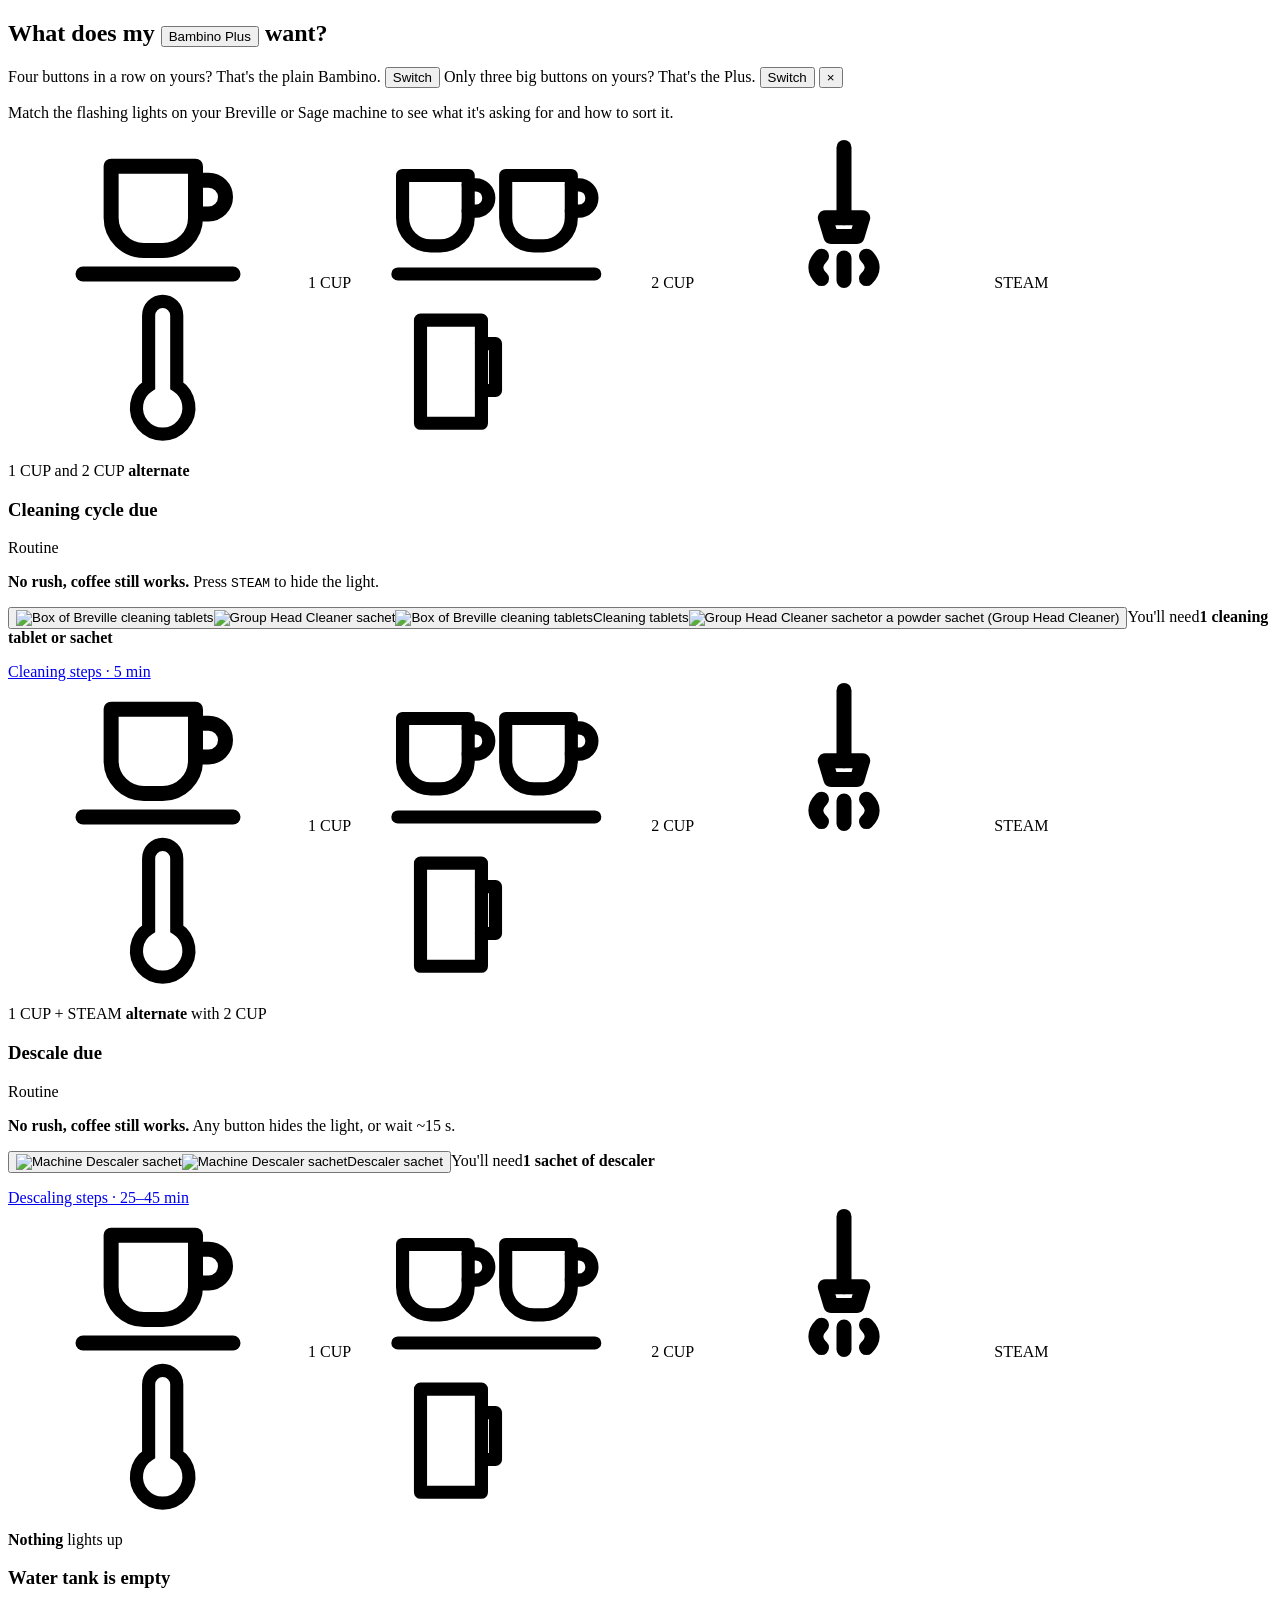
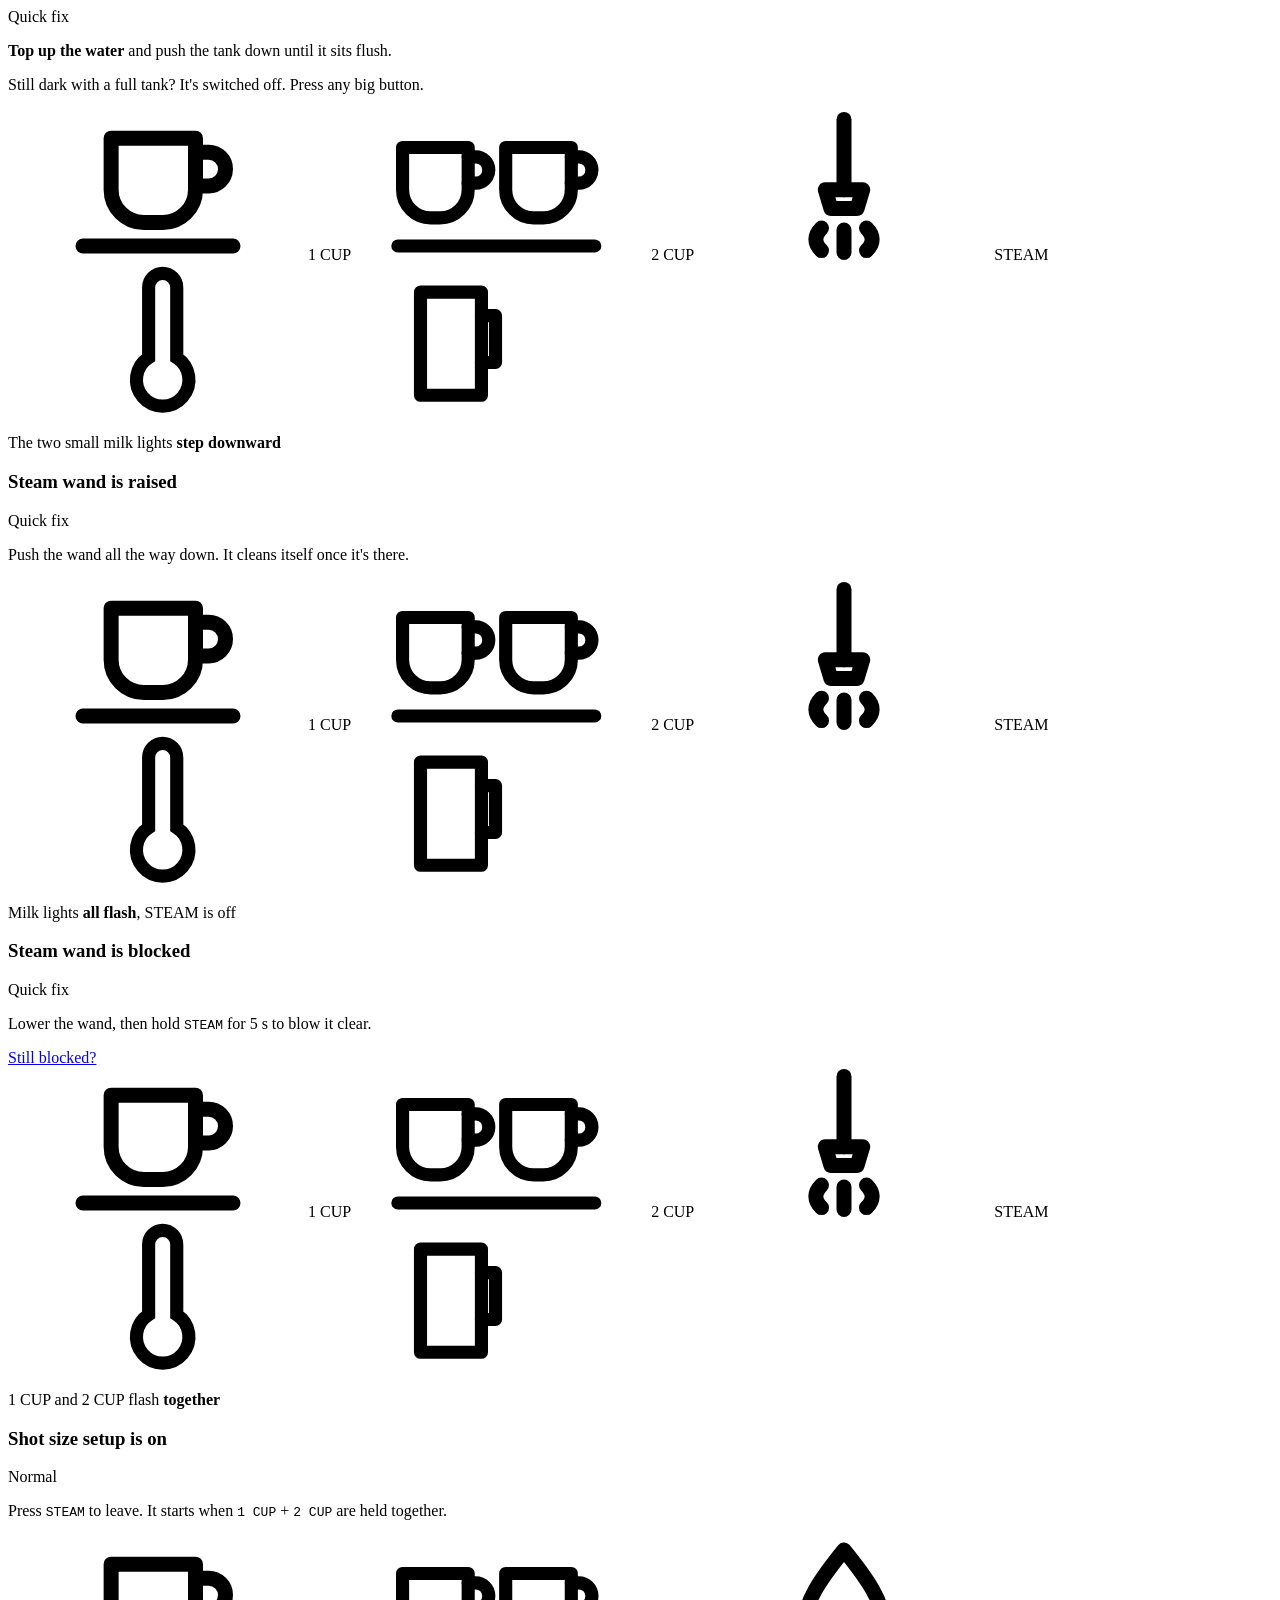
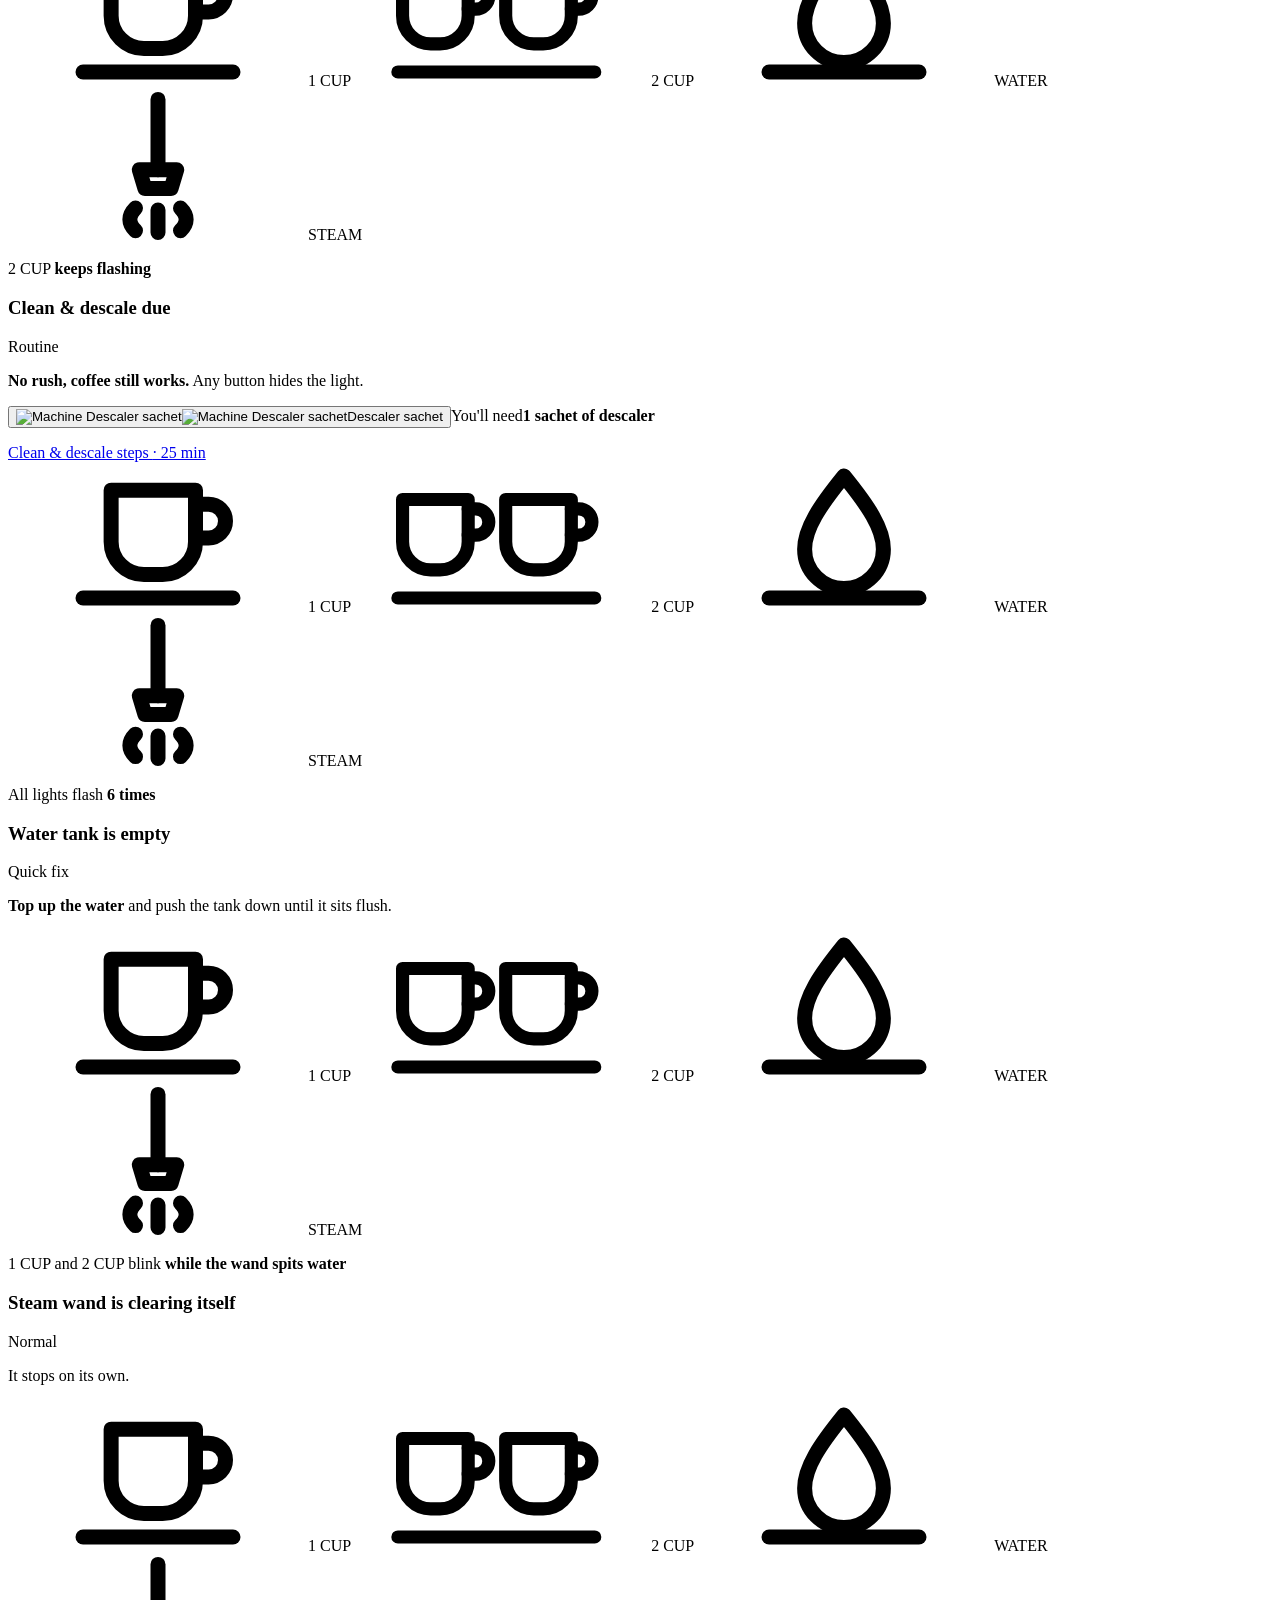
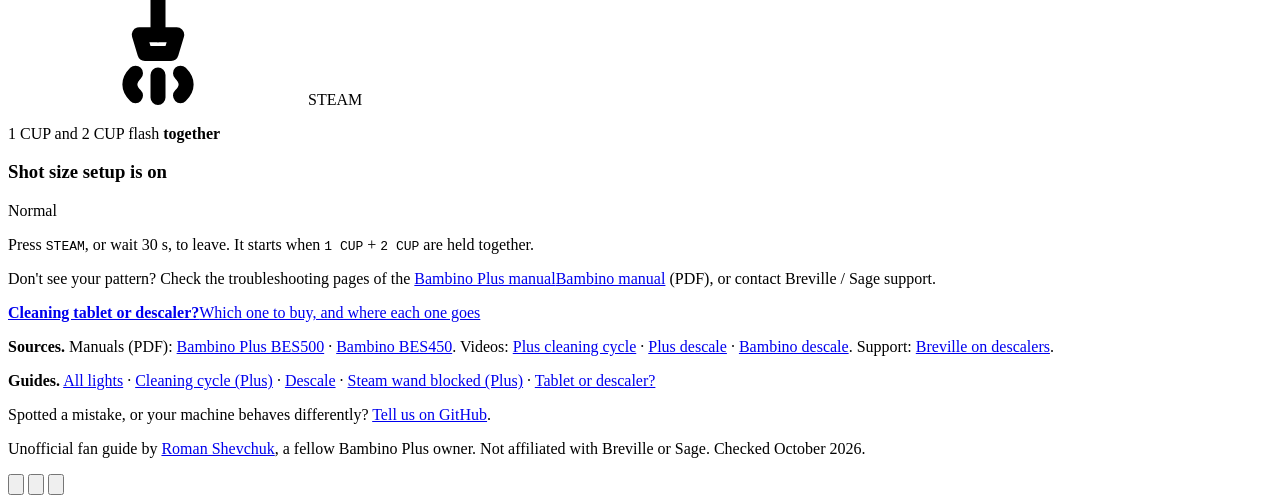
==== index.html @ 9693db47 "Search snippets: clean and descale pages open with the answer, home gets a one-line intro, button la" ====
<!doctype html>
<!-- Made from _index.html by tools/pages.py. Edit _index.html, then rerun. -->
<html lang="en">
<head>
<meta charset="utf-8">
<meta name="viewport" content="width=device-width,initial-scale=1,viewport-fit=cover">
<title>Bambino &amp; Bambino Plus flashing lights explained</title>
<meta name="description" content="Two buttons flashing or blinking on your Breville / Sage Bambino or Bambino Plus? Match the lights: cleaning, descale, empty water tank, blocked steam wand.">
<meta name="google-site-verification" content="-h72uJDq6njJgvBrLeFH-0oUnSeMEeEKRYChMcymmK0">
<link rel="canonical" href="https://romanshevchuk.github.io/what-my-bambino-wants/">
<meta property="og:title" content="What does my Bambino want?">
<meta property="og:description" content="Match the flashing lights, get the buttons to press and the tablet or powder to use.">
<meta property="og:type" content="website">
<meta property="og:site_name" content="What does my Bambino want?">
<meta property="og:url" content="https://romanshevchuk.github.io/what-my-bambino-wants/">
<meta property="og:image" content="https://romanshevchuk.github.io/what-my-bambino-wants/img/og.png">
<meta property="og:image:width" content="1200">
<meta property="og:image:height" content="630">
<meta property="og:image:alt" content="A Bambino Plus button panel with 1 CUP lit, next to the title What does my Bambino want?">
<meta name="twitter:card" content="summary_large_image">
<meta name="theme-color" content="#e1e5e9" media="(prefers-color-scheme: light)">
<meta name="theme-color" content="#0e1012" media="(prefers-color-scheme: dark)">
<link rel="icon" type="image/png" sizes="32x32" href="img/favicon-32.png">
<link rel="apple-touch-icon" href="img/apple-touch-icon.png">
<link rel="manifest" href="manifest.webmanifest">
<script>try{var t=localStorage.getItem('bp-theme');if(t==='light'||t==='dark')document.documentElement.dataset.theme=t}catch(e){}</script>
<link rel="preconnect" href="https://fonts.googleapis.com">
<link rel="preconnect" href="https://fonts.gstatic.com" crossorigin>
<link rel="stylesheet" href="https://fonts.googleapis.com/css2?family=Archivo:wdth,wght@75..100,600..800&family=Atkinson+Hyperlegible+Next:ital,wght@0,400..700;1,400&display=swap">
<link rel="stylesheet" href="css/styles.css">
<script data-goatcounter="https://rshevchuk.goatcounter.com/count" async src="https://gc.zgo.at/count.js"></script>
</head>
<body data-model="plus" class="unpicked">

<svg width="0" height="0" style="position:absolute" aria-hidden="true">
  <defs>
    <symbol id="i-1" viewBox="0 0 24 16"><g fill="none" stroke="currentColor" stroke-width="1.6" stroke-linecap="round" stroke-linejoin="round"><path d="M7 3h9v5.5a3.5 3.5 0 0 1-3.5 3.5h-2A3.5 3.5 0 0 1 7 8.5z"/><path d="M16 4.5h1.4a1.8 1.8 0 0 1 0 3.6H16"/><path d="M4 14.5h16"/></g></symbol>
    <symbol id="i-2" viewBox="0 0 24 16"><g fill="none" stroke="currentColor" stroke-width="1.4" stroke-linecap="round" stroke-linejoin="round"><path d="M1.5 4h7v4.5a3 3 0 0 1-3 3h-1a3 3 0 0 1-3-3z"/><path d="M8.5 5h.8a1.4 1.4 0 0 1 0 2.8h-.8"/><path d="M12.5 4h7v4.5a3 3 0 0 1-3 3h-1a3 3 0 0 1-3-3z"/><path d="M19.5 5h.8a1.4 1.4 0 0 1 0 2.8h-.8"/><path d="M1 14.5h21"/></g></symbol>
    <symbol id="i-s" viewBox="0 0 24 16"><g fill="none" stroke="currentColor" stroke-width="1.6" stroke-linecap="round" stroke-linejoin="round"><path d="M12 1v7.5"/><path d="M10 8.5h4l-.6 2h-2.8z"/><path d="M9.6 12.6c-.8.8-.8 1.6 0 2.4M12 12.8v2.4M14.4 12.6c.8.8.8 1.6 0 2.4"/></g></symbol>
    <symbol id="i-w" viewBox="0 0 24 16"><g fill="none" stroke="currentColor" stroke-width="1.6" stroke-linecap="round" stroke-linejoin="round"><path d="M12 1.5c2.6 3.2 4.2 5.6 4.2 7.8a4.2 4.2 0 0 1-8.4 0c0-2.2 1.6-4.6 4.2-7.8z"/><path d="M4 14.5h16"/></g></symbol>
    <symbol id="i-t" viewBox="0 0 12 16"><g fill="none" stroke="currentColor" stroke-width="1.4" stroke-linecap="round"><path d="M5 2.5a1.5 1.5 0 0 1 3 0V10a2.8 2.8 0 1 1-3 0z"/></g></symbol>
    <symbol id="i-j" viewBox="0 0 12 16"><g fill="none" stroke="currentColor" stroke-width="1.4" stroke-linecap="round" stroke-linejoin="round"><path d="M2 3h6.5v11H2z"/><path d="M8.5 5.5h1.5v5H8.5"/></g></symbol>
    <symbol id="g-bowl" viewBox="0 0 24 24"><g fill="none" stroke="currentColor" stroke-width="1.8" stroke-linecap="round" stroke-linejoin="round"><path d="M5 6h14l-1.4 12.2A2 2 0 0 1 15.6 20H8.4a2 2 0 0 1-2-1.8z"/><path d="M6 11h12"/></g></symbol>
    <symbol id="g-towel" viewBox="0 0 24 24"><g fill="none" stroke="currentColor" stroke-width="1.8" stroke-linecap="round" stroke-linejoin="round"><path d="M6 4h12v14H6z"/><path d="M6 18v2h12v-2"/><path d="M6 13h12M6 15.5h12"/></g></symbol>
    <symbol id="g-cool" viewBox="0 0 24 24"><g fill="none" stroke="currentColor" stroke-width="1.8" stroke-linecap="round"><path d="M12 3v18M4.2 7.5l15.6 9M4.2 16.5l15.6-9"/><path d="M9.5 4.5L12 6l2.5-1.5M9.5 19.5L12 18l2.5 1.5"/></g></symbol>
  </defs>
</svg>

<main id="main">

<!-- ================= HOME ================= -->
<section class="view" id="home">

  <div class="mm">
    <h1>What does my <button type="button" class="mm-btn" aria-expanded="false" aria-controls="mm-menu" aria-label="Change machine, currently Bambino Plus"><span class="cur-model">Bambino Plus</span></button> want?</h1>
    <div class="mm-menu" id="mm-menu" role="group" aria-label="My machine" hidden>
      <button type="button" class="mm-opt" data-set-model="bambino"><span class="bp" data-m="bambino" aria-hidden="true"></span><b>Bambino</b><span>4 buttons in a row · BES450 / SES450</span></button>
      <button type="button" class="mm-opt" data-set-model="plus"><span class="bp" data-m="plus" aria-hidden="true"></span><b>Bambino Plus</b><span>3 buttons + 2 milk lights · BES500 / SES500</span></button>
      <p class="mm-note">Breville (US, Canada) and Sage (UK, Europe, Australia) are the same machines.</p>
    </div>
    <p class="mm-hint">
      <span data-only="plus">Four buttons in a row on yours? That's the plain Bambino. <button type="button" data-set-model="bambino">Switch</button></span>
      <span data-only="bambino">Only three big buttons on yours? That's the Plus. <button type="button" data-set-model="plus">Switch</button></span>
      <button type="button" class="mm-ok" aria-label="Hide this note">×</button>
    </p>
  </div>
  <p class="sum">Match the flashing lights on your Breville or Sage machine to see what it's asking for and how to sort it.</p>

  <!-- Plus lights -->
  <div class="lights" data-only="plus">
    <article class="lc" data-urg="soon">
      <div class="lc-pic"><div class="bp" data-m="plus" data-state="1:fa,2:fb" role="img" aria-label="1 CUP and 2 CUP flash in turn"></div><p class="seen">1 CUP and 2 CUP <b>alternate</b></p></div>
      <div class="lc-body">
        <h3>Cleaning cycle due</h3>
        <p class="last" data-last="clean" hidden></p>
        <p class="keep"><b>No rush, coffee still works.</b> Press <kbd>STEAM</kbd> to <span class="tq" tabindex="0" data-tip="Owners' tip, not in Breville's manual. The light comes back next time you switch on.">hide the light</span>.</p>
        <p class="need-line"><button type="button" class="thumb zoom" aria-label="Show the cleaning tablet and sachet"><img src="img/cleaning-tablets-breville.jpg" alt="Box of Breville cleaning tablets" data-cap="Cleaning tablets" loading="lazy"><img class="strip" src="img/group-head-cleaner-breville.jpg" data-sage="img/group-head-cleaner-sage.webp" alt="Group Head Cleaner sachet" data-cap="or a powder sachet (Group Head Cleaner)" loading="lazy"></button><span class="nl"><span>You'll need</span><b>1 cleaning tablet or sachet</b></span></p>
        <a class="go" href="#clean">Cleaning steps <span class="dur">· 5 min</span></a>
      </div>
    </article>
    <article class="lc" data-urg="soon">
      <div class="lc-pic"><div class="bp" data-m="plus" data-state="1:fa,2:fb,s:fa" role="img" aria-label="1 CUP and STEAM flash together, alternating with 2 CUP"></div><p class="seen">1 CUP + STEAM <b>alternate</b> with 2 CUP</p></div>
      <div class="lc-body">
        <h3>Descale due</h3>
        <p class="last" data-last="descale-plus" hidden></p>
        <p class="keep"><b>No rush, coffee still works.</b> Any button hides the light, or wait ~15&nbsp;s.</p>
        <p class="need-line"><button type="button" class="thumb zoom" aria-label="Show the descaler sachet"><img src="img/descaler-breville.jpg" data-sage="img/descaler-sage.webp" alt="Machine Descaler sachet" data-cap="Descaler sachet" loading="lazy"></button><span class="nl"><span>You'll need</span><b>1 sachet of descaler</b></span></p>
        <a class="go" href="#descale">Descaling steps <span class="dur">· 25–45 min</span></a>
      </div>
    </article>
    <article class="lc" data-urg="now">
      <div class="lc-pic"><div class="bp" data-m="plus" role="img" aria-label="No buttons lit"></div><p class="seen"><b>Nothing</b> lights up</p></div>
      <div class="lc-body">
        <h3>Water tank is empty</h3>
        <p><b>Top up the water</b> and push the tank down until it sits flush.</p>
        <p class="aside">Still dark with a full tank? It's switched off. Press any big button.</p>
      </div>
    </article>
    <article class="lc" data-urg="now">
      <div class="lc-pic"><div class="bp" data-m="plus" data-state="1:on,2:on,s:on,t:fa,f:fb" role="img" aria-label="Milk temperature and foam lights step downward"></div><p class="seen">The two small milk lights <b>step downward</b></p></div>
      <div class="lc-body">
        <h3>Steam wand is raised</h3>
        <p>Push the wand all the way down. It cleans itself once it's there.</p>
      </div>
    </article>
    <article class="lc" data-urg="now">
      <div class="lc-pic"><div class="bp" data-m="plus" data-state="1:on,2:on,t:ff,f:ff" role="img" aria-label="Milk lights all flash, STEAM is off"></div><p class="seen">Milk lights <b>all flash</b>, STEAM is off</p></div>
      <div class="lc-body">
        <h3>Steam wand is blocked</h3>
        <p>Lower the wand, then hold <kbd>STEAM</kbd> for 5 s to blow it clear.</p>
        <a class="go alt" href="#steam">Still blocked?</a>
      </div>
    </article>
    <article class="lc" data-urg="fine">
      <div class="lc-pic"><div class="bp" data-m="plus" data-state="1:fa,2:fa" role="img" aria-label="1 CUP and 2 CUP flash together"></div><p class="seen">1 CUP and 2 CUP flash <b>together</b></p></div>
      <div class="lc-body">
        <h3>Shot size setup is on</h3>
        <p>Press <kbd>STEAM</kbd> to <span class="tq" tabindex="0" data-tip="From the plain Bambino manual; the Plus manual doesn't say. If it stays on, switch the machine off and on: nothing is saved until you pull a shot.">leave</span>. It starts when <kbd>1 CUP</kbd> + <kbd>2 CUP</kbd> are held together.</p>
      </div>
    </article>
  </div>

  <!-- Bambino lights -->
  <div class="lights" data-only="bambino">
    <article class="lc" data-urg="soon">
      <div class="lc-pic"><div class="bp" data-m="bambino" data-state="2:fa" role="img" aria-label="2 CUP flashes continuously"></div><p class="seen">2 CUP <b>keeps flashing</b></p></div>
      <div class="lc-body">
        <h3>Clean &amp; descale due</h3>
        <p class="last" data-last="descale-bambino" hidden></p>
        <p class="keep"><b>No rush, coffee still works.</b> Any button hides the light.</p>
        <p class="need-line"><button type="button" class="thumb zoom" aria-label="Show the descaler sachet"><img src="img/descaler-breville.jpg" data-sage="img/descaler-sage.webp" alt="Machine Descaler sachet" data-cap="Descaler sachet" loading="lazy"></button><span class="nl"><span>You'll need</span><b>1 sachet of descaler</b></span></p>
        <a class="go" href="#descale">Clean &amp; descale steps <span class="dur">· 25 min</span></a>
      </div>
    </article>
    <article class="lc" data-urg="now">
      <div class="lc-pic"><div class="bp" data-m="bambino" data-state="1:ff,2:ff,w:ff,s:ff" role="img" aria-label="All lights flash quickly"></div><p class="seen">All lights flash <b>6 times</b></p></div>
      <div class="lc-body">
        <h3>Water tank is empty</h3>
        <p><b>Top up the water</b> and push the tank down until it sits flush.</p>
      </div>
    </article>
    <article class="lc" data-urg="fine">
      <div class="lc-pic"><div class="bp" data-m="bambino" data-state="1:fa,2:fa" role="img" aria-label="1 CUP and 2 CUP blink together"></div><p class="seen">1 CUP and 2 CUP blink <b>while the wand spits water</b></p></div>
      <div class="lc-body">
        <h3>Steam wand is clearing itself</h3>
        <p>It stops on its own.</p>
      </div>
    </article>
    <article class="lc" data-urg="fine">
      <div class="lc-pic"><div class="bp" data-m="bambino" data-state="1:fa,2:fa" role="img" aria-label="1 CUP and 2 CUP flash after holding both"></div><p class="seen">1 CUP and 2 CUP flash <b>together</b></p></div>
      <div class="lc-body">
        <h3>Shot size setup is on</h3>
        <p>Press <kbd>STEAM</kbd>, or wait 30 s, to leave. It starts when <kbd>1 CUP</kbd> + <kbd>2 CUP</kbd> are held together.</p>
      </div>
    </article>
  </div>

  <p class="hint">Don't see your pattern? Check the troubleshooting pages of the <a data-only="plus" href="https://assets.breville.com/BES500/BES500_USCM_IB_X25_LR.pdf">Bambino Plus manual</a><a data-only="bambino" href="https://assets.breville.com/BES450/BES450_USCM_IB_M26_LR.pdf">Bambino manual</a> (PDF), or contact Breville / Sage support.</p>
  <a class="supplies-link" href="#supplies"><b>Cleaning tablet or descaler?</b><span>Which one to buy, and where each one goes</span></a>

</section>

<!-- ================= CLEANING CYCLE (Plus) ================= -->
<!-- ================= STEAM WAND BLOCKED (Plus) ================= -->
</main>

<footer class="foot">
  <p><b>Sources.</b> Manuals (PDF): <a href="https://assets.breville.com/BES500/BES500_USCM_IB_X25_LR.pdf">Bambino Plus BES500</a> · <a href="https://assets.breville.com/BES450/BES450_USCM_IB_M26_LR.pdf">Bambino BES450</a>. Videos: <a href="https://www.sageappliances.com/inspiration/en-gb/tutorials/the-bambino-plus/cleaning-guides/how-to-perform-a-cleaning-cycle">Plus cleaning cycle</a> · <a href="https://www.sageappliances.com/inspiration/en-gb/tutorials/the-bambino-plus/cleaning-guides/how-to-perform-a-descale">Plus descale</a> · <a href="https://www.breville.com/en-us/my-products/producthub/bes450/cleaning-guides/how-to-perform-a-descale">Bambino descale</a>. Support: <a href="https://www.breville.com/en-us/support/article/ka0QU000002WDFVYA4">Breville on descalers</a>.</p>
  <p><b>Guides.</b> <a href="./">All lights</a> · <a href="clean/">Cleaning cycle (Plus)</a> · <a href="descale/">Descale</a> · <a href="steam/">Steam wand blocked (Plus)</a> · <a href="supplies/">Tablet or descaler?</a></p>
  <p>Spotted a mistake, or your machine behaves differently? <a href="https://github.com/romanshevchuk/what-my-bambino-wants/issues">Tell us on GitHub</a>.</p>
  <div class="foot-end"><p>Unofficial fan guide by <a href="https://github.com/romanshevchuk">Roman Shevchuk</a>, a fellow Bambino Plus owner. Not affiliated with Breville or Sage. Checked October 2026.</p>
    <div class="theme" role="group" aria-label="Colours">
      <button type="button" data-theme-set="system" aria-label="Match my device" title="Match my device"><svg viewBox="0 0 24 24"><circle cx="12" cy="12" r="8"/><path d="M12 4a8 8 0 0 1 0 16z" fill="currentColor" stroke="none"/></svg></button>
      <button type="button" data-theme-set="light" aria-label="Light" title="Light"><svg viewBox="0 0 24 24"><circle cx="12" cy="12" r="4"/><path d="M12 2.5v2.2M12 19.3v2.2M2.5 12h2.2M19.3 12h2.2M5.3 5.3l1.6 1.6M17.1 17.1l1.6 1.6M5.3 18.7l1.6-1.6M17.1 6.9l1.6-1.6"/></svg></button>
      <button type="button" data-theme-set="dark" aria-label="Dark" title="Dark"><svg viewBox="0 0 24 24"><path d="M19.5 14.5A8 8 0 0 1 9.5 4.5a8 8 0 1 0 10 10z"/></svg></button>
    </div>
  </div>
</footer>

<script src="js/app.js"></script>
</body>
</html>
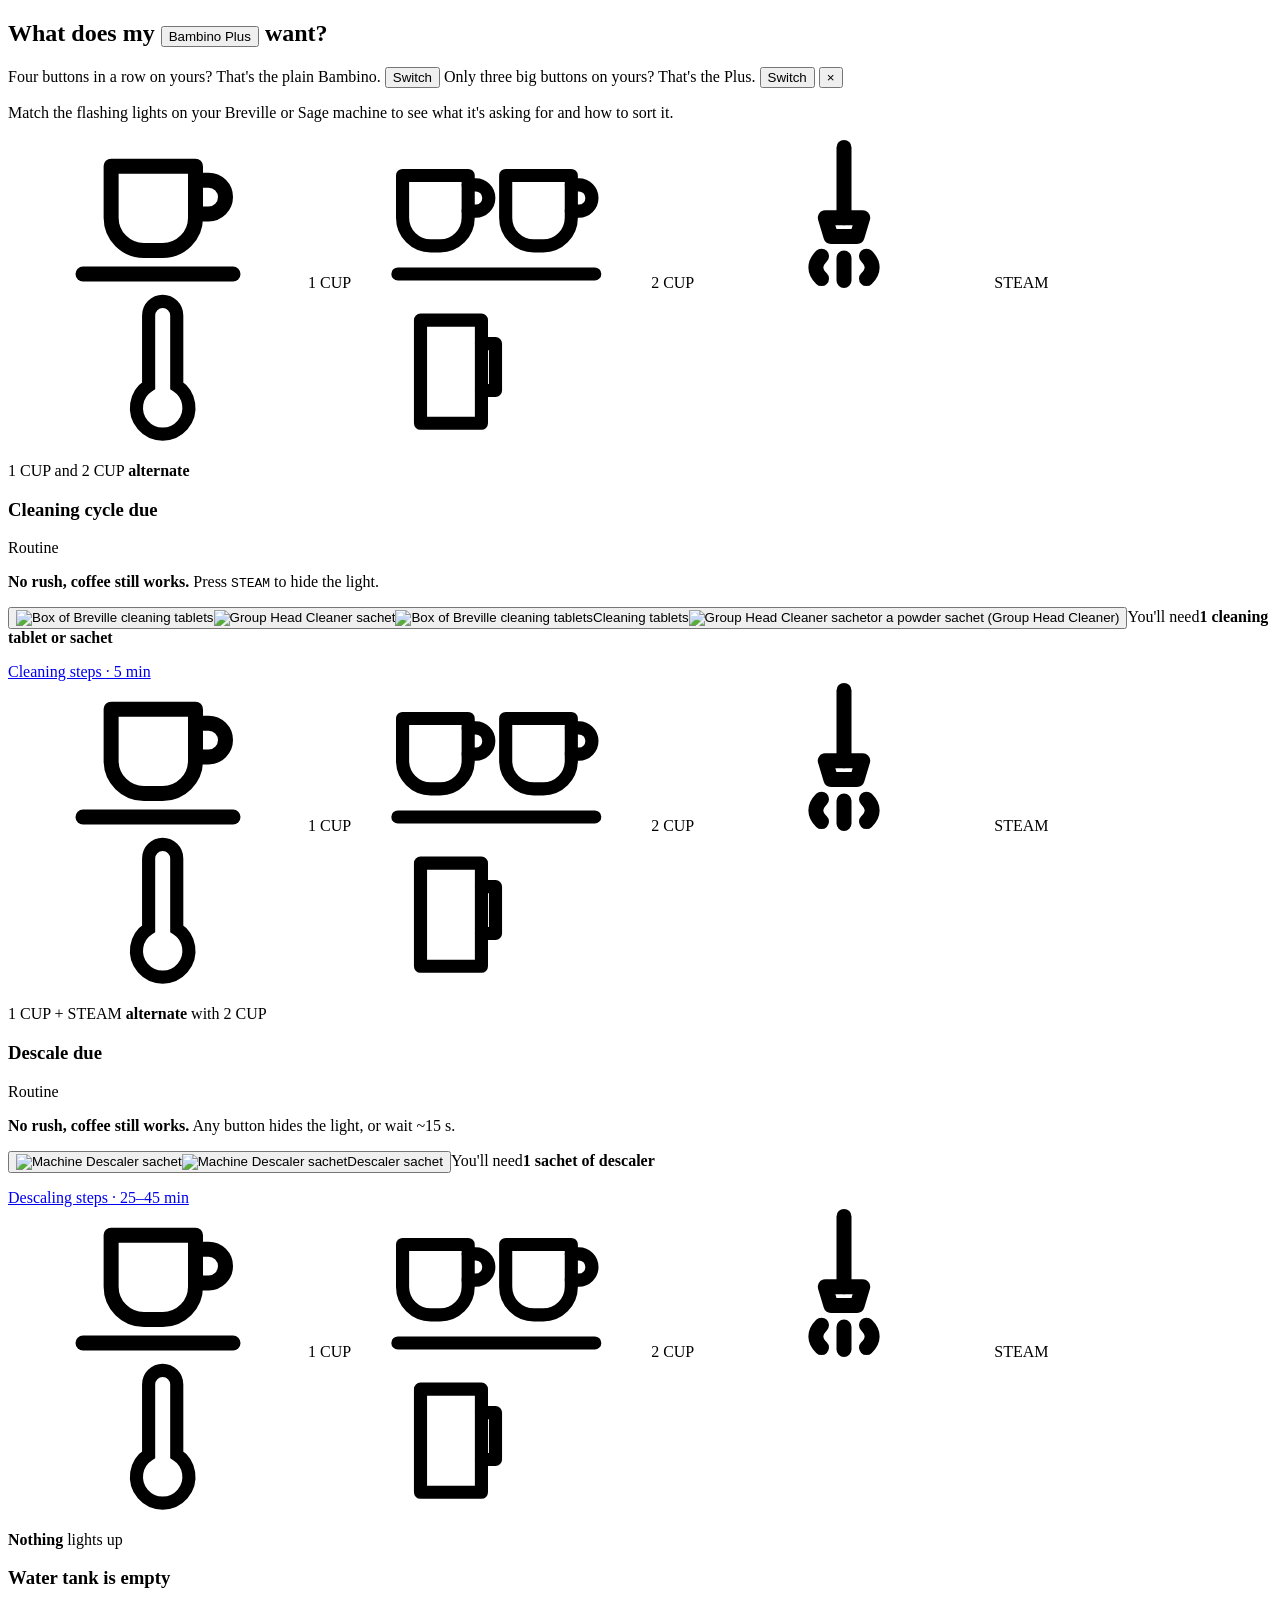
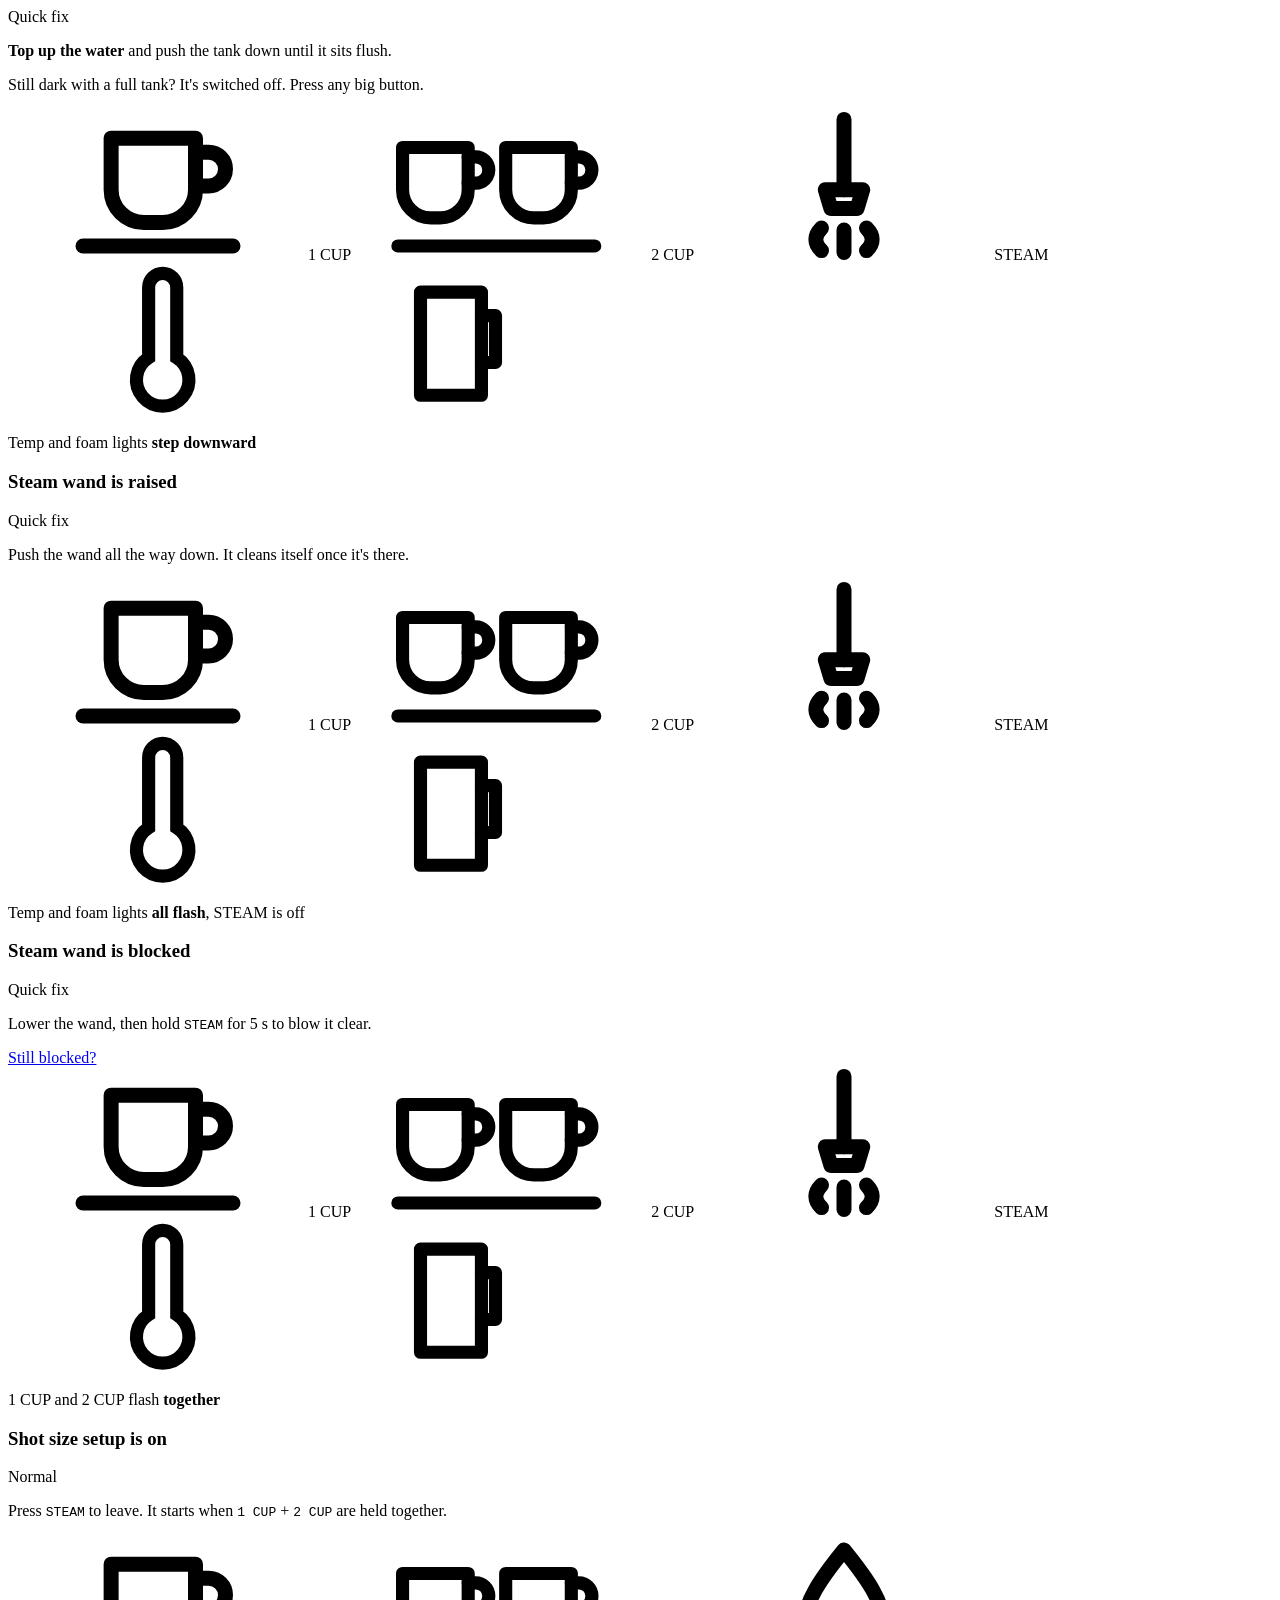
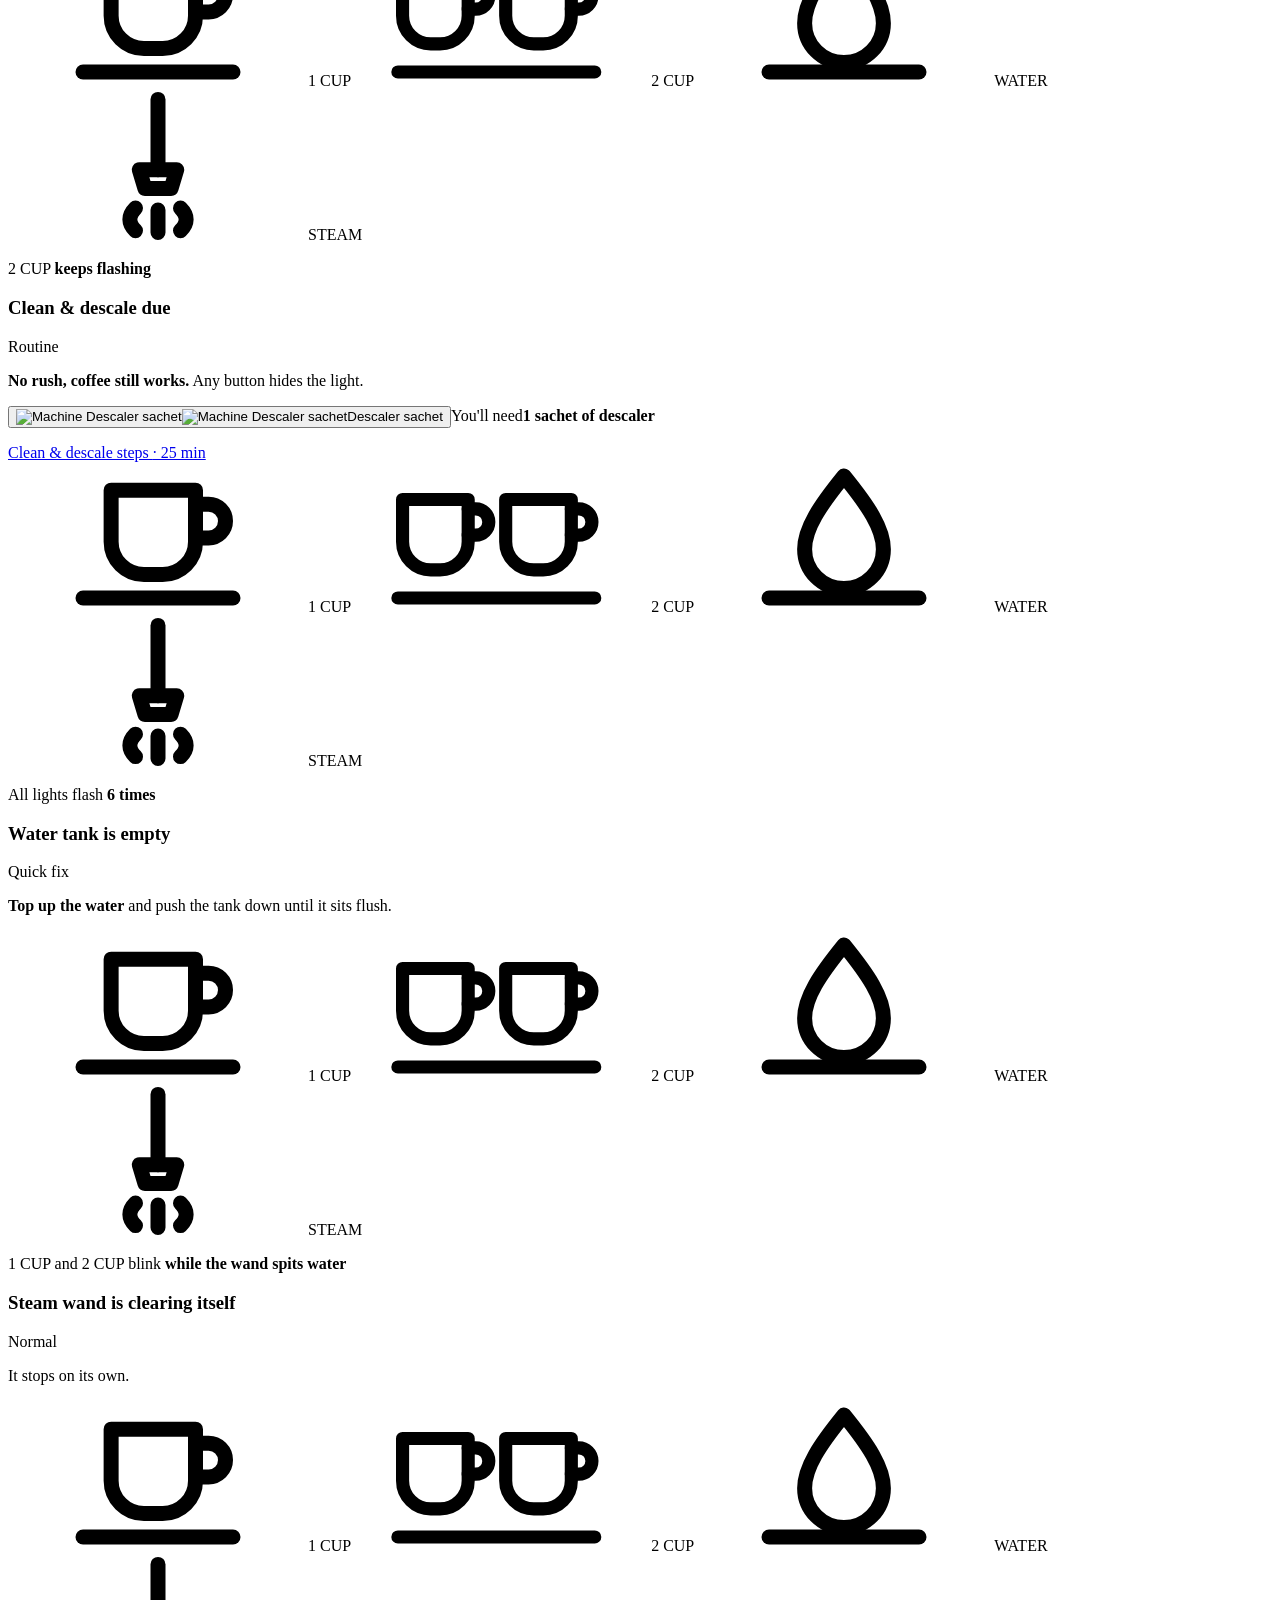
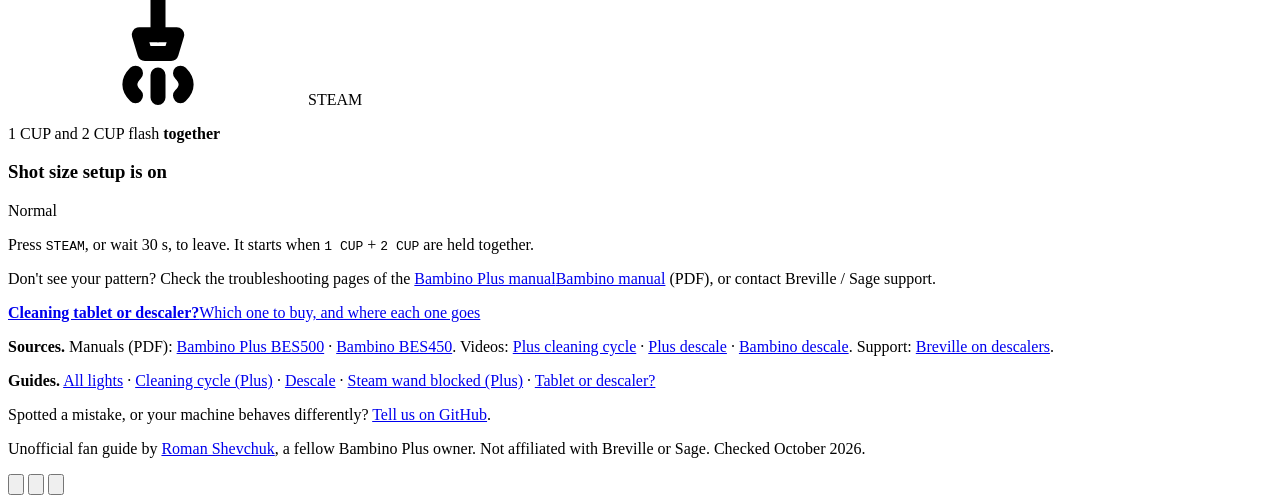
==== commit 06036229: "Temp and foam wording for the milk lights (the manual's labels, and what people search)" ====
--- a/index.html
+++ b/index.html
@@ -97,14 +97,14 @@
       </div>
     </article>
     <article class="lc" data-urg="now">
-      <div class="lc-pic"><div class="bp" data-m="plus" data-state="1:on,2:on,s:on,t:fa,f:fb" role="img" aria-label="Milk temperature and foam lights step downward"></div><p class="seen">The two small milk lights <b>step downward</b></p></div>
+      <div class="lc-pic"><div class="bp" data-m="plus" data-state="1:on,2:on,s:on,t:fa,f:fb" role="img" aria-label="Milk temperature and foam lights step downward"></div><p class="seen">Temp and foam lights <b>step downward</b></p></div>
       <div class="lc-body">
         <h3>Steam wand is raised</h3>
         <p>Push the wand all the way down. It cleans itself once it's there.</p>
       </div>
     </article>
     <article class="lc" data-urg="now">
-      <div class="lc-pic"><div class="bp" data-m="plus" data-state="1:on,2:on,t:ff,f:ff" role="img" aria-label="Milk lights all flash, STEAM is off"></div><p class="seen">Milk lights <b>all flash</b>, STEAM is off</p></div>
+      <div class="lc-pic"><div class="bp" data-m="plus" data-state="1:on,2:on,t:ff,f:ff" role="img" aria-label="Milk temperature and foam lights all flash, STEAM is off"></div><p class="seen">Temp and foam lights <b>all flash</b>, STEAM is off</p></div>
       <div class="lc-body">
         <h3>Steam wand is blocked</h3>
         <p>Lower the wand, then hold <kbd>STEAM</kbd> for 5 s to blow it clear.</p>
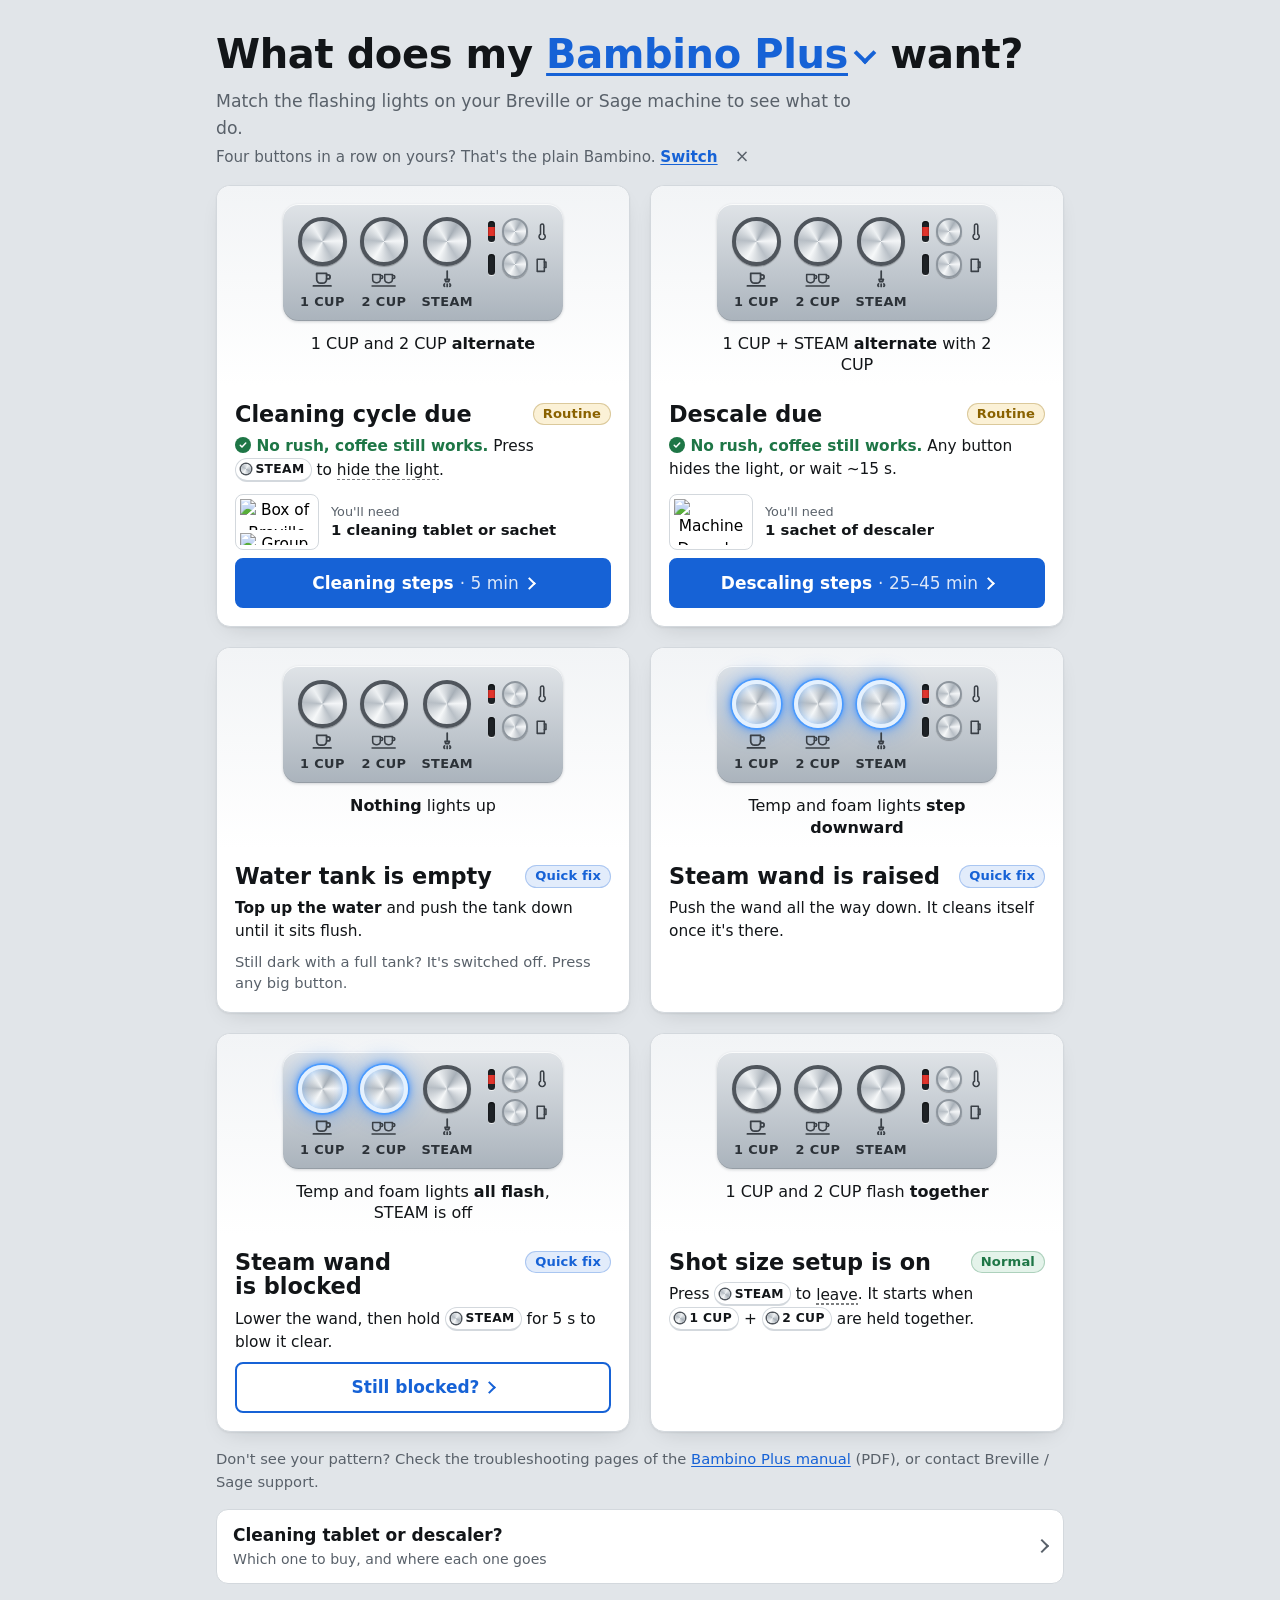
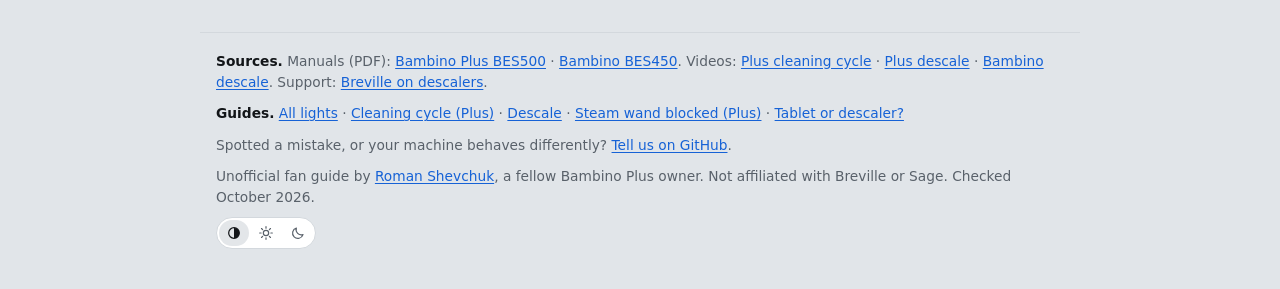
==== commit 833cd252: "Shorter home intro on one line, model hint moved under it" ====
--- a/index.html
+++ b/index.html
@@ -58,13 +58,13 @@
       <button type="button" class="mm-opt" data-set-model="plus"><span class="bp" data-m="plus" aria-hidden="true"></span><b>Bambino Plus</b><span>3 buttons + 2 milk lights · BES500 / SES500</span></button>
       <p class="mm-note">Breville (US, Canada) and Sage (UK, Europe, Australia) are the same machines.</p>
     </div>
-    <p class="mm-hint">
-      <span data-only="plus">Four buttons in a row on yours? That's the plain Bambino. <button type="button" data-set-model="bambino">Switch</button></span>
-      <span data-only="bambino">Only three big buttons on yours? That's the Plus. <button type="button" data-set-model="plus">Switch</button></span>
-      <button type="button" class="mm-ok" aria-label="Hide this note">×</button>
-    </p>
   </div>
-  <p class="sum">Match the flashing lights on your Breville or Sage machine to see what it's asking for and how to sort it.</p>
+  <p class="sum">Match the flashing lights on your Breville or Sage machine to see what to do.</p>
+  <p class="mm-hint">
+    <span data-only="plus">Four buttons in a row on yours? That's the plain Bambino. <button type="button" data-set-model="bambino">Switch</button></span>
+    <span data-only="bambino">Only three big buttons on yours? That's the Plus. <button type="button" data-set-model="plus">Switch</button></span>
+    <button type="button" class="mm-ok" aria-label="Hide this note">×</button>
+  </p>
 
   <!-- Plus lights -->
   <div class="lights" data-only="plus">
--- a/css/styles.css
+++ b/css/styles.css
@@ -0,0 +1,385 @@
+/* Single purpose: match the flashing lights on home, each fix is its own hash view (#clean, #descale, #steam, #supplies). */
+:root{
+  color-scheme:light;
+  --bg:#e1e5e9;
+  --surface:#ffffff;
+  --sunk:#e3e6e9;
+  --fg:#121518;
+  --muted:#59616a;
+  --line:#d3d8dd;
+  --accent:#1662d6;
+  --accent-soft:#e2ecfb;
+  --stop:#c22e20;
+  --stop-soft:#fbe6e3;
+  --soon:#8a6200;
+  --soon-soft:#fbf1d6;
+  --ok:#1e7646;
+  --ok-soft:#e4f3ea;
+  --pic:linear-gradient(180deg,#f2f4f6 0%,var(--surface) 100%);
+  --pic-fg:#121518;
+  --steel-hi:#dfe3e7;
+  --steel-lo:#aab3bc;
+  --bezel:#4f555c;
+  --icon:#3a4047;
+  --glow:#e4f1ff;
+  --unlit:0 1px 1px rgba(0,0,0,.28);
+  --font-body:"Atkinson Hyperlegible Next","Atkinson Hyperlegible",system-ui,-apple-system,"Segoe UI",sans-serif;
+  --font-head:"Archivo","Arial Narrow",system-ui,sans-serif;
+}
+@media (prefers-color-scheme: dark){
+  :root:not([data-theme="light"]){
+    color-scheme:dark;
+    --bg:#0e1012;--surface:#181b1f;--sunk:#22262b;--fg:#eceff2;--muted:#9ba4ad;--line:#2d3237;
+    --accent:#6ea8ff;--accent-soft:#14223a;--stop:#ff8b7c;--stop-soft:#3a1a16;--soon:#f0c35a;--soon-soft:#2c2410;--ok:#62c992;--ok-soft:#14281d;--pic:linear-gradient(180deg,#2a2f35 0%,#20242a 55%,var(--surface) 100%);--pic-fg:#eceff2;
+  }
+}
+:root[data-theme="dark"]{
+  color-scheme:dark;
+  --bg:#0e1012;--surface:#181b1f;--sunk:#22262b;--fg:#eceff2;--muted:#9ba4ad;--line:#2d3237;
+  --accent:#6ea8ff;--accent-soft:#14223a;--stop:#ff8b7c;--stop-soft:#3a1a16;--soon:#f0c35a;--soon-soft:#2c2410;--ok:#62c992;--ok-soft:#14281d;--pic:linear-gradient(180deg,#2a2f35 0%,#20242a 55%,var(--surface) 100%);--pic-fg:#eceff2;
+}
+
+*{box-sizing:border-box}
+html{scroll-padding-top:12px;-webkit-text-size-adjust:100%}
+body{margin:0;background:var(--bg);color:var(--fg);font-family:var(--font-body);font-size:17px;line-height:1.55;overflow-x:hidden}
+h1,h2,h3{font-family:var(--font-head);font-stretch:87.5%;font-weight:800;line-height:1.1;margin:0;text-wrap:balance}
+h1{font-size:clamp(1.9rem,6.5vw,2.5rem);letter-spacing:-.01em}
+h2{font-size:1.35rem}
+h3{font-size:1.25rem}
+p{margin:0}
+a{color:var(--accent);text-underline-offset:2px}
+:focus-visible{outline:3px solid var(--accent);outline-offset:2px}
+[hidden]{display:none!important}
+.hint{font-size:.92rem;color:var(--muted)}
+.gi{width:24px;height:24px;flex:none}
+
+/* Model-specific content */
+body[data-model="plus"] [data-only="bambino"],
+body[data-model="bambino"] [data-only="plus"]{display:none!important}
+
+/* Machine switch: the name in the home heading opens a two-option panel */
+.mm{position:relative}
+.mm-btn{font:inherit;letter-spacing:inherit;color:var(--accent);background:none;border:0;margin:0 -.08em;padding:0 .08em;border-radius:6px;cursor:pointer;
+  text-decoration:underline;text-decoration-thickness:3px;text-underline-offset:.12em;white-space:nowrap}
+/* a slightly bigger chevron than a plain link would have, so the name reads as a switch */
+.mm-btn::after{content:"";display:inline-block;width:.3em;height:.3em;margin:0 .1em 0 .22em;vertical-align:.17em;
+  border-right:.1em solid currentColor;border-bottom:.1em solid currentColor;transform:rotate(45deg);transition:transform .15s}
+.mm-btn[aria-expanded="true"]::after{transform:rotate(-135deg);vertical-align:.02em}
+.mm-btn:hover,.mm-btn[aria-expanded="true"]{background:var(--accent-soft)}
+.mm-menu{position:absolute;z-index:20;top:calc(100% + 8px);left:0;right:0;max-width:520px;
+  display:grid;grid-template-columns:repeat(2,minmax(0,1fr));gap:8px;padding:8px;
+  background:var(--surface);border:1px solid color-mix(in srgb,var(--line) 60%,var(--muted));border-radius:12px;
+  box-shadow:0 2px 6px rgba(15,20,25,.08),0 24px 60px -12px rgba(15,20,25,.38)}
+.mm-opt{min-width:0;font:inherit;color:inherit;text-align:left;cursor:pointer;background:none;border:2px solid transparent;border-radius:8px;padding:10px;display:flex;flex-direction:column;gap:2px}
+.mm-opt:hover{background:var(--sunk)}
+.mm-opt[aria-pressed="true"]{border-color:var(--accent);background:var(--accent-soft)}
+.mm-opt .bp{--s:.5;align-self:flex-start;margin-bottom:8px}
+.mm-opt b{font-family:var(--font-head);font-stretch:87.5%;font-size:1.1rem}
+.mm-opt>span:last-child{font-size:.85rem;color:var(--muted);line-height:1.35}
+.mm-note{grid-column:1/-1;font-size:.82rem;color:var(--muted);padding:2px 10px 4px}
+@media (max-width:420px){.mm-opt .bp{--s:.4}}
+
+/* ===== Page ===== */
+main,.foot{max-width:880px;margin:0 auto;padding-left:max(16px,env(safe-area-inset-left));padding-right:max(16px,env(safe-area-inset-right))}
+.view{display:flex;flex-direction:column;gap:16px;padding:32px 0 8px}
+.view>h2{margin-top:18px}
+/* Home gets the wide grid; step pages stay at a comfortable reading width */
+.view:not(#home){width:100%;max-width:688px;margin:0 auto}
+body:has(#home[hidden]) .foot{max-width:720px}
+.sum{font-size:1.08rem;color:var(--muted);max-width:60ch;margin-top:-4px}
+
+/* Back link */
+.back{align-self:flex-start;font-weight:700;text-decoration:none;font-size:.95rem;display:inline-flex;align-items:center;gap:6px;padding:6px 0}
+.back::before{content:"";width:8px;height:8px;border-left:2.5px solid currentColor;border-bottom:2.5px solid currentColor;transform:rotate(45deg)}
+
+/* First-visit hint under the heading: says which machine is shown, gone once the visitor picks or confirms */
+.mm-hint{margin-top:-12px;font-size:.95rem;color:var(--muted)} /* sits close under the intro line, against .view's gap */
+body:not(.unpicked) .mm-hint{display:none}
+.mm-hint button{font:inherit;font-weight:700;color:var(--accent);background:none;border:0;padding:0;cursor:pointer;text-decoration:underline;text-underline-offset:2px}
+.mm-hint .mm-ok{margin-left:.4em;padding:0 .3em;font-size:1.15em;line-height:1;font-weight:400;color:var(--muted);text-decoration:none}
+
+/* ===== Light cards ===== */
+.lights{display:grid;grid-template-columns:minmax(0,1fr);gap:16px}
+@media (min-width:640px){.lights{gap:20px}}
+@media (min-width:640px){.lights{grid-template-columns:repeat(2,minmax(0,1fr))}}
+.lc{background:var(--surface);border:1px solid var(--line);border-radius:14px;
+  display:grid;grid-row:span 2;grid-template-rows:subgrid;row-gap:0;
+  box-shadow:0 1px 2px rgba(15,20,25,.06),0 8px 24px -12px rgba(15,20,25,.2)}
+/* The panel drawing and its caption are how people find their card, so they lead */
+.lc-pic{border-radius:13px 13px 0 0;background:var(--pic);padding:18px 12px 10px;display:flex;flex-direction:column;align-items:center;gap:12px}
+/* Urgency tag (added by app.js): a quiet label above the title */
+.lc-head{display:flex;align-items:flex-start;justify-content:space-between;gap:10px}
+/* Archivo is condensed, so card titles need a bit more size to stand above the body text */
+.lc h3{font-size:1.4rem}
+.urg{flex:none;margin-top:1px;padding:2px 10px;border-radius:999px;font-size:.82rem;font-weight:600;line-height:1.4;letter-spacing:.01em;
+  box-shadow:inset 0 0 0 1px color-mix(in srgb,currentColor 28%,transparent)}
+/* "Quick fix" stays blue, not red: red reads as an alarm and these are ten-second fixes */
+.lc[data-urg="now"] .urg{background:var(--accent-soft);color:var(--accent)}
+.lc[data-urg="soon"] .urg{background:var(--soon-soft);color:var(--soon)}
+.lc[data-urg="fine"] .urg{background:var(--ok-soft);color:var(--ok)}
+.lc-pic .bp{--s:1.1}
+.lc .seen{font-size:1rem;font-weight:500;color:var(--pic-fg);line-height:1.35;text-align:center;max-width:30ch}
+.lc .seen b{font-weight:700}
+.lc-body{padding:16px 18px 18px;display:flex;flex-direction:column;gap:8px;flex:1}
+.lc .ok{color:var(--ok)}
+.lc-body>p{font-size:.96rem;line-height:1.5}
+.lc .keep{color:var(--fg)}
+.lc .keep b{color:var(--ok)}
+/* small check before the reassurance: a cue, not another coloured block competing with the button */
+.lc .keep b::before{content:"";display:inline-block;width:1.05em;height:1.05em;margin-right:.35em;vertical-align:-.17em;border-radius:50%;
+  background:var(--ok) url("data:image/svg+xml,%3Csvg xmlns='http://www.w3.org/2000/svg' viewBox='0 0 24 24'%3E%3Cpath d='M6.5 12.5l3.5 3.5 7.5-8' fill='none' stroke='white' stroke-width='3' stroke-linecap='round' stroke-linejoin='round'/%3E%3C/svg%3E") center/72% no-repeat}
+.lc .aside{font-size:.92rem;color:var(--muted);line-height:1.45}
+.lc .last{font-size:.85rem;color:var(--muted);margin-top:-6px}
+.lc .need-line{display:flex;align-items:center;gap:12px;margin-top:auto;padding-top:4px}
+.nl{display:flex;flex-direction:column;line-height:1.3}
+.nl>span{font-size:.8rem;color:var(--muted)}
+.nl>b{font-size:.93rem;font-weight:600}
+/* Product thumbnail: tap or hover for the big picture */
+.thumb{position:relative;flex:none;width:84px;height:56px;padding:4px;cursor:zoom-in;font:inherit;
+  display:flex;flex-direction:column;align-items:center;justify-content:center;gap:3px;
+  background:#fff;border:1px solid var(--line);border-radius:8px}
+.thumb:hover{border-color:var(--accent)}
+.thumb>img{max-width:100%;max-height:100%;min-height:0;object-fit:contain}
+.thumb>img+img{max-height:12px}
+/* Phones: panel and caption side by side, so six cards don't take three screens */
+@media (max-width:639px){
+  .lc-pic{flex-direction:row;justify-content:center;padding:12px;gap:14px}
+  .lc-pic .bp{--s:.72;flex:none}
+  .lc .seen{text-align:left;font-size:.95rem}
+  .lc-body{padding:14px 16px 16px}
+}
+@media (max-width:380px){.lc-pic .bp{--s:.6}}
+/* Main action = filled button, fallback = outlined; pinned to the card bottom so rows line up */
+.go{margin-top:auto;display:flex;align-items:center;justify-content:center;gap:8px;min-height:48px;padding:10px 16px;border-radius:8px;
+  background:var(--accent);border:2px solid var(--accent);color:var(--surface);font-weight:700;text-decoration:none}
+.go{flex-wrap:wrap;column-gap:6px;row-gap:0;text-align:center}
+.go .dur{font-weight:400;opacity:.85;white-space:nowrap}
+.go::after{content:"";width:7px;height:7px;border-right:2.5px solid currentColor;border-top:2.5px solid currentColor;transform:rotate(45deg)}
+.go:hover{background:color-mix(in srgb,var(--accent) 85%,var(--fg));border-color:color-mix(in srgb,var(--accent) 85%,var(--fg))}
+.go.alt{background:none;color:var(--accent)}
+.lc .need-line+.go{margin-top:0}
+.go.alt:hover{background:var(--accent-soft)}
+
+/* Big picture popup, built by app.js from the images inside any .zoom */
+.zoom{position:relative;cursor:zoom-in}
+.pop{position:absolute;z-index:30;left:-4px;bottom:calc(100% + 10px);width:min(280px,calc(100vw - 40px));
+  display:flex;flex-direction:column;gap:6px;padding:14px;background:#fff;color:#121518;border-radius:12px;
+  box-shadow:0 0 0 1px rgba(15,20,25,.08),0 14px 40px rgba(15,20,25,.28);
+  font-size:.85rem;font-weight:700;line-height:1.3;text-align:left;
+  opacity:0;visibility:hidden;transform:translateY(6px) scale(.97);transform-origin:20px 100%;transition:opacity .15s,transform .15s,visibility 0s .15s;pointer-events:none}
+.pop::after{content:"";position:absolute;left:30px;top:100%;border:8px solid transparent;border-top-color:#fff}
+.zoom>.pop img{display:block;width:100%;height:auto;max-width:none;max-height:150px;object-fit:contain;margin-top:4px}
+.pop img:first-child{margin-top:0}
+.pop img+span,.pop span{color:#59616a;font-weight:400}
+/* hover opens after a short pause, so passing over a picture doesn't flash it; off while the pointer hasn't moved since a view change */
+@media (hover:hover){.zoom:hover>.pop{opacity:1;visibility:visible;transform:none;transition:opacity .15s .25s,transform .15s .25s,visibility 0s .25s}
+  body.still .zoom:not(.open):hover>.pop{opacity:0;visibility:hidden;transform:translateY(6px) scale(.97)}}
+.zoom.open>.pop,.zoom:focus-visible>.pop{opacity:1;visibility:visible;transform:none;transition:opacity .15s,transform .15s}
+
+/* Link to the tablet vs descaler page */
+.supplies-link{display:grid;grid-template-columns:minmax(0,1fr) auto;column-gap:12px;align-items:center;padding:12px 16px;min-height:56px;
+  background:var(--surface);border:1px solid var(--line);border-radius:12px;text-decoration:none;color:var(--fg)}
+.supplies-link::after{content:"";grid-row:1/3;grid-column:2;width:8px;height:8px;border-right:2.5px solid var(--muted);border-top:2.5px solid var(--muted);transform:rotate(45deg)}
+.supplies-link:hover{border-color:var(--accent)}
+.supplies-link span{font-size:.88rem;color:var(--muted)}
+
+/* ===== Topic views ===== */
+.signal{display:flex;flex-wrap:wrap;align-items:center;gap:12px 18px;background:var(--surface);border:1px solid var(--line);border-radius:12px;padding:14px 16px}
+.signal .bp{--s:.66}
+.signal>div:not(.bp){flex:1 1 220px;display:flex;flex-direction:column;gap:4px}
+.signal p{font-size:.98rem;text-wrap:pretty}
+.signal>p{flex:1 1 220px}
+.signal .aside{font-size:.88rem;color:var(--muted)}
+
+/* "You need" */
+.need{display:grid;grid-template-columns:repeat(auto-fit,minmax(150px,1fr));gap:10px}
+.need.one{grid-template-columns:minmax(0,240px)}
+.need.four{grid-template-columns:repeat(4,minmax(0,1fr))}
+@media (max-width:700px) and (min-width:561px){.need.four{grid-template-columns:repeat(2,minmax(0,1fr))}}
+.need figure{margin:0;background:var(--surface);border:1px solid var(--line);border-radius:12px;display:flex;flex-direction:column;min-width:0}
+.need .ph{border-radius:11px 11px 0 0;background:#fff;height:104px;display:flex;flex-direction:column;align-items:center;justify-content:center;gap:6px;padding:10px;border-bottom:1px solid var(--line)}
+/* icon tiles sit on white like the photo tiles, so the row reads as one set */
+.need .ph.ic{background:var(--surface);color:color-mix(in srgb,var(--muted) 75%,var(--surface))}
+.need .ph.ic .gi{width:52px;height:52px}
+.need img,.vs img{max-width:100%;max-height:72px;object-fit:contain}
+.need img.strip,.vs img.strip{max-height:18px}
+.need figcaption{padding:10px 12px;display:flex;flex-direction:column;gap:2px;font-size:.95rem;line-height:1.35}
+.need figcaption span{font-size:.85rem;color:var(--muted)}
+@media (max-width:560px){
+  .need,.need.one,.need.four{grid-template-columns:minmax(0,1fr)}
+  .need figure{flex-direction:row}
+  .need .ph{border-radius:11px 0 0 11px;width:104px;flex:none;height:auto;min-height:80px;border-bottom:0;border-right:1px solid var(--line)}
+  .need img{max-height:56px}
+  .need figcaption{justify-content:center}
+}
+
+/* Tablet vs descaler */
+.vs{display:grid;grid-template-columns:repeat(2,minmax(0,1fr));gap:10px}
+body[data-model="bambino"] .vs{grid-template-columns:minmax(0,1fr)}
+@media (max-width:560px){.vs{grid-template-columns:minmax(0,1fr)}}
+.vs-col{background:var(--surface);border:1px solid var(--line);border-radius:12px;display:flex;flex-direction:column}
+.vs-ph{border-radius:11px 11px 0 0;background:#fff;height:120px;display:flex;flex-direction:column;align-items:center;justify-content:center;gap:6px;padding:12px;border-bottom:1px solid var(--line)}
+.vs h2{padding:14px 16px 0}
+.vs dl{margin:0;padding:8px 16px 16px;display:grid;grid-template-columns:auto minmax(0,1fr);gap:6px 14px;font-size:.95rem;line-height:1.4}
+.vs dt{font-weight:700;color:var(--muted);font-size:.85rem;padding-top:1px}
+.vs dd{margin:0}
+
+/* Notes */
+.note{border-left:4px solid var(--accent);background:var(--accent-soft);padding:10px 14px;border-radius:0 6px 6px 0;font-size:.96rem}
+.note.warn{border-color:var(--stop);background:var(--stop-soft)}
+.note.warn b{color:var(--stop)}
+
+/* Steps */
+.prog{font-family:var(--font-body);font-size:.85rem;font-weight:400;color:var(--muted);margin-left:8px;white-space:nowrap}
+.prog button{font:inherit;color:var(--accent);background:none;border:0;padding:0;cursor:pointer;text-decoration:underline}
+ol.steps{list-style:none;margin:0;padding:0;counter-reset:s;display:flex;flex-direction:column;gap:8px}
+ol.steps>li{counter-increment:s;position:relative;min-width:0;cursor:pointer;-webkit-tap-highlight-color:transparent;
+  padding:14px 56px 14px 60px;line-height:1.5;min-height:62px;background:var(--surface);border:1px solid var(--line);border-radius:12px;transition:border-color .15s,background .15s}
+ol.steps>li::before{content:counter(s);position:absolute;left:14px;top:13px;width:32px;height:32px;border-radius:50%;
+  background:var(--sunk);color:var(--fg);font-family:var(--font-head);font-weight:800;font-size:1rem;display:grid;place-items:center}
+ol.steps>li::after{content:"";position:absolute;right:16px;top:17px;width:24px;height:24px;border-radius:50%;
+  border:2px solid color-mix(in srgb,var(--line) 40%,var(--muted));background:var(--surface) center/16px no-repeat}
+ol.steps>li:hover{border-color:color-mix(in srgb,var(--line) 50%,var(--muted))}
+ol.steps>li:hover::after{border-color:var(--ok)}
+ol.steps>li.next{border-color:var(--accent);box-shadow:0 0 0 1px var(--accent)}
+ol.steps>li.next::before{background:var(--accent);color:var(--surface)}
+ol.steps>li.done{color:var(--muted);background:color-mix(in srgb,var(--sunk) 35%,var(--surface))}
+ol.steps>li.done::before{opacity:.55}
+ol.steps>li.done::after{border-color:var(--ok);background-color:var(--ok);background-image:url("data:image/svg+xml,%3Csvg xmlns='http://www.w3.org/2000/svg' viewBox='0 0 24 24'%3E%3Cpath d='M6 12.5l4 4 8-9' fill='none' stroke='white' stroke-width='3' stroke-linecap='round' stroke-linejoin='round'/%3E%3C/svg%3E")}
+ol.steps .bp{--s:.66;margin-top:10px;display:flex;width:fit-content}
+/* Photos inside a step: the handle filled layer by layer, a tank close-up */
+.layers{display:grid;grid-template-columns:repeat(3,minmax(0,1fr));gap:8px;margin:12px 0 2px;cursor:default}
+.layers figure{margin:0;display:flex;flex-direction:column;gap:4px}
+.layers img{display:block;width:100%;aspect-ratio:3/2;object-fit:cover;border-radius:8px;background:var(--sunk)}
+.layers figcaption{font-size:.82rem;font-weight:700;color:var(--muted)}
+.layers{position:relative}
+.layers .zoom{position:static}
+.layers .pop{left:0;right:0;width:auto;max-width:420px;margin:0 auto}
+.layers .pop::after{display:none}
+.layers .zoom>.pop img{max-height:260px}
+@media (hover:hover){.zoom.tap:hover>.pop{opacity:0;visibility:hidden}.zoom.tap.open>.pop{opacity:1;visibility:visible}}
+.step-ph{display:block;height:200px;width:auto;margin-top:12px;border-radius:8px;cursor:default}
+.tip{margin-top:8px;font-size:.92rem;color:var(--muted)}
+.tip b{color:var(--fg)}
+/* Phones: slimmer gutters, and photos use the full card width */
+@media (max-width:560px){
+  ol.steps>li{padding:13px 46px 13px 50px}
+  ol.steps>li::before{left:11px;top:12px;width:28px;height:28px;font-size:.92rem}
+  ol.steps>li::after{right:12px;top:14px}
+  .layers{margin-left:-38px;margin-right:-34px}
+}
+figure.baskets{margin:0}
+/* .big: a wide photo opens as a centred overlay instead of a small popup */
+.zoom.big>.pop{position:fixed;left:50%;top:50%;bottom:auto;width:min(900px,calc(100vw - 32px));transform:translate(-50%,-48%) scale(.98);
+  box-shadow:0 0 0 100vmax rgba(10,14,18,.55),0 20px 60px rgba(0,0,0,.4)}
+.zoom.big>.pop::after{display:none}
+.zoom.big>.pop img{max-height:70vh}
+.zoom.big.open>.pop{transform:translate(-50%,-50%)}
+figure.baskets img{display:block;width:100%;height:auto;border-radius:8px}
+figure.baskets figcaption{display:grid;grid-template-columns:repeat(4,minmax(0,1fr));gap:4px;margin-top:6px;font-size:.8rem;color:var(--muted);text-align:center;line-height:1.3}
+figure.baskets .pick{color:var(--ok);font-weight:700}
+/* Under "Steps": how much of it is really you; and a friendly finish once all are ticked */
+.lede{color:var(--muted);font-size:.95rem;margin-top:-8px}
+.fin{background:var(--ok-soft);color:var(--ok);font-weight:700;text-align:center;padding:12px 16px;border-radius:12px}
+.fin span{display:block;margin-top:2px;font-weight:400;color:var(--fg);font-size:.94rem}
+.aw{display:none}
+body.awake .aw{display:inline}
+.signal .last{font-size:.85rem;color:var(--muted)}
+
+/* Questions: one quiet list after the steps, so the page doesn't look like twice the work */
+.faq{margin-top:18px;background:var(--surface);border:1px solid var(--line);border-radius:12px;overflow:hidden}
+.faq>h2{font-family:var(--font-body);font-size:.82rem;font-weight:700;color:var(--muted);letter-spacing:.02em;padding:12px 16px 6px}
+.faq details{background:none;border:0;border-radius:0;border-top:1px solid var(--line)}
+.faq summary{font-weight:400;font-size:.96rem;min-height:46px;padding:10px 16px}
+.faq details[open]>summary{font-weight:700}
+.faq .hit{animation-name:hit-in}
+@keyframes hit-in{0%,55%{box-shadow:inset 3px 0 0 var(--accent);background:var(--accent-soft)}100%{box-shadow:inset 3px 0 0 transparent}}
+
+/* Linked-to target: brief highlight so the eye finds it */
+.hit{animation:hit 2.6s ease-out}
+@keyframes hit{0%,55%{box-shadow:0 0 0 3px var(--accent);background:var(--accent-soft)}100%{box-shadow:0 0 0 3px transparent}}
+
+/* Owner knowledge in running text: dotted underline, the caveat shows on hover or tap */
+.tq{position:relative;cursor:help;padding-bottom:1px;
+  background:linear-gradient(90deg,color-mix(in srgb,currentColor 55%,transparent) 55%,transparent 0) left bottom/5px 1.5px repeat-x}
+.tq::after{content:attr(data-tip);position:absolute;z-index:30;left:-6px;bottom:calc(100% + 8px);transform:translateX(var(--tx,0px));
+  width:max-content;max-width:min(250px,70vw);padding:8px 11px;border-radius:8px;background:#121518;color:#fff;
+  font-size:.8rem;font-weight:400;line-height:1.4;text-align:left;white-space:normal;box-shadow:0 8px 24px rgba(0,0,0,.25);
+  opacity:0;visibility:hidden;transition:opacity .15s,visibility 0s .15s;pointer-events:none}
+.tq:hover::after,.tq:focus::after{opacity:1;visibility:visible;transition:opacity .15s}
+
+/* Buttons named in text look like the machine's round buttons */
+kbd{font-family:var(--font-body);font-size:.8em;font-weight:700;letter-spacing:.03em;white-space:nowrap;color:var(--fg);
+  display:inline-flex;align-items:center;gap:.35em;vertical-align:.06em;
+  padding:.1em .5em .1em .38em;border-radius:999px;background:var(--surface);border:1px solid var(--line);border-bottom-width:2px}
+kbd::before{content:"";width:.85em;height:.85em;border-radius:50%;flex:none;
+  background:conic-gradient(from 210deg,#f6f8f9,#b7bec5 25%,#eef1f3 50%,#a8b0b8 75%,#f6f8f9);box-shadow:0 0 0 1.5px var(--bezel)}
+
+/* Details */
+details{background:var(--surface);border:1px solid var(--line);border-radius:12px}
+summary{cursor:pointer;font-weight:700;padding:12px 16px;list-style:none;display:flex;align-items:center;gap:12px;min-height:50px;line-height:1.35}
+summary::-webkit-details-marker{display:none}
+summary::after{content:"";margin-left:auto;flex:none;width:9px;height:9px;border-right:2.5px solid var(--muted);border-bottom:2.5px solid var(--muted);transform:rotate(45deg) translate(-2px,-2px)}
+details[open]>summary::after{transform:rotate(-135deg) translate(-2px,-2px)}
+details .body{padding:0 16px 14px;display:flex;flex-direction:column;gap:8px;font-size:.98rem}
+details .body ul,details .body ol{margin:0;padding-left:1.3rem;display:flex;flex-direction:column;gap:4px}
+/* Footer */
+.foot{margin-top:40px;padding-top:18px;padding-bottom:40px;border-top:1px solid var(--line);font-size:.86rem;color:var(--muted);display:flex;flex-direction:column;gap:10px}
+.foot b{color:var(--fg)}
+.foot-end{display:flex;flex-wrap:wrap;align-items:center;justify-content:space-between;gap:8px 16px}
+.theme{display:inline-flex;gap:2px;padding:2px;border:1px solid var(--line);border-radius:999px;background:var(--surface)}
+.theme button{width:30px;height:26px;padding:0;border:0;border-radius:999px;background:none;color:var(--muted);cursor:pointer;display:grid;place-items:center}
+.theme button:hover{color:var(--fg)}
+.theme button[aria-pressed="true"]{background:var(--sunk);color:var(--fg)}
+.theme svg{width:16px;height:16px;fill:none;stroke:currentColor;stroke-width:1.8;stroke-linecap:round;stroke-linejoin:round}
+
+/* ===== Machine control panel drawing ===== */
+.bp{
+  --s:1;
+  display:inline-flex;align-items:flex-start;gap:calc(12px*var(--s));
+  padding:calc(12px*var(--s)) calc(14px*var(--s)) calc(8px*var(--s));
+  border-radius:calc(14px*var(--s));
+  background:linear-gradient(180deg,var(--steel-hi) 0%,var(--steel-lo) 100%);
+  box-shadow:inset 0 1px 0 rgba(255,255,255,.85),inset 0 -1px 0 rgba(0,0,0,.12),0 1px 3px rgba(22,32,42,.18);
+  max-width:100%;
+}
+.bp.has-press{padding-top:calc(30px*var(--s))}
+.k{display:flex;flex-direction:column;align-items:center;gap:calc(4px*var(--s));position:relative}
+.b{
+  /* defined here, not on :root, because it scales with the panel's --s */
+  --lit:0 0 0 calc(1.5px*var(--s)) #4a9bff,0 0 calc(6px*var(--s)) calc(1px*var(--s)) rgba(56,140,255,.95),0 0 calc(18px*var(--s)) calc(5px*var(--s)) rgba(56,140,255,.4),inset 0 0 calc(9px*var(--s)) rgba(90,165,255,.55);
+  width:calc(44px*var(--s));height:calc(44px*var(--s));border-radius:50%;
+  border:calc(4px*var(--s)) solid var(--bezel);
+  background:conic-gradient(from 210deg,#f6f8f9,#b7bec5 18%,#eef1f3 33%,#a8b0b8 50%,#f3f5f7 66%,#b9c0c7 83%,#f6f8f9);
+  box-shadow:var(--unlit);
+}
+.b.on{border-color:var(--glow);box-shadow:var(--lit)}
+.b.sm.on{border-color:var(--glow)}
+.b.fa{animation:fa 1.4s steps(1) infinite}
+.b.fb{animation:fb 1.4s steps(1) infinite}
+.b.ff{animation:fa .7s steps(1) infinite}
+@keyframes fa{
+  0%,49%{border-color:var(--glow);box-shadow:var(--lit)}
+  50%,100%{border-color:var(--bezel);box-shadow:var(--unlit)}
+}
+@keyframes fb{
+  0%,49%{border-color:var(--bezel);box-shadow:var(--unlit)}
+  50%,100%{border-color:var(--glow);box-shadow:var(--lit)}
+}
+.k svg{width:calc(24px*var(--s));height:calc(16px*var(--s));color:var(--icon)}
+.k .lb{font-family:var(--font-body);font-weight:700;font-size:calc(9px*var(--s) + 3px);letter-spacing:.03em;color:#2c3238;white-space:nowrap}
+.k.press::before{
+  content:attr(data-hold);position:absolute;bottom:calc(100% + 5px);left:50%;transform:translateX(-50%);
+  white-space:nowrap;font-family:var(--font-body);font-weight:700;font-size:10px;letter-spacing:.04em;
+  background:#121518;color:#fff;padding:1px 6px;border-radius:4px;
+}
+.side{display:flex;flex-direction:column;gap:calc(6px*var(--s));margin-left:calc(2px*var(--s));padding-top:calc(1px*var(--s))}
+.srow{display:flex;align-items:center;gap:calc(6px*var(--s))}
+.slot{width:calc(6px*var(--s));height:calc(19px*var(--s));border-radius:99px;background:#1e2226;box-shadow:inset 0 1px 2px rgba(0,0,0,.7),0 1px 0 rgba(255,255,255,.7)}
+.slot.red{background:linear-gradient(180deg,#1e2226 0 30%,#e2342c 30% 72%,#1e2226 72%)}
+.b.sm{width:calc(24px*var(--s));height:calc(24px*var(--s));border-width:calc(2px*var(--s));border-color:#8d959d}
+.srow svg{width:calc(12px*var(--s));height:calc(16px*var(--s));color:var(--icon)}
+@media (prefers-reduced-motion: reduce){
+  .b.fa,.b.ff{animation:none;border-color:var(--glow);box-shadow:var(--lit)}
+  .b.fb{animation:none;border-color:var(--glow);border-style:dashed}
+}
